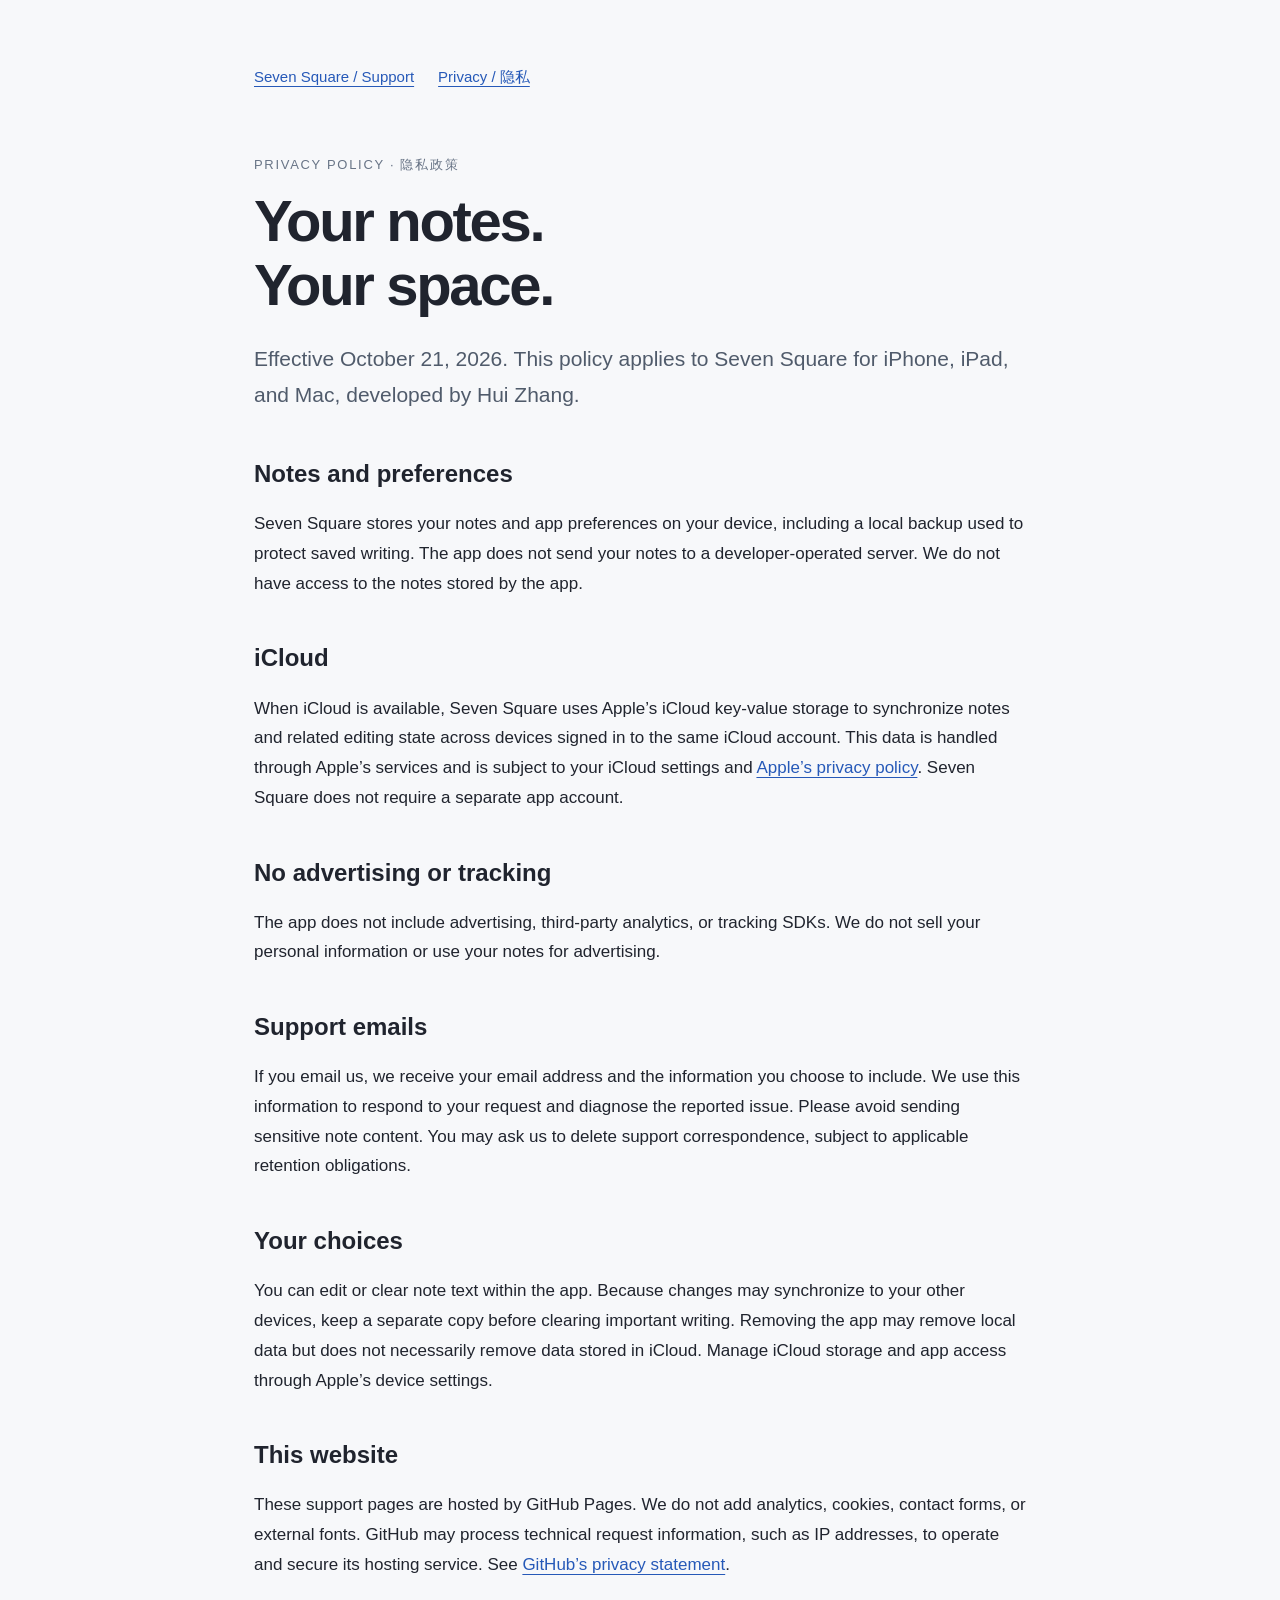
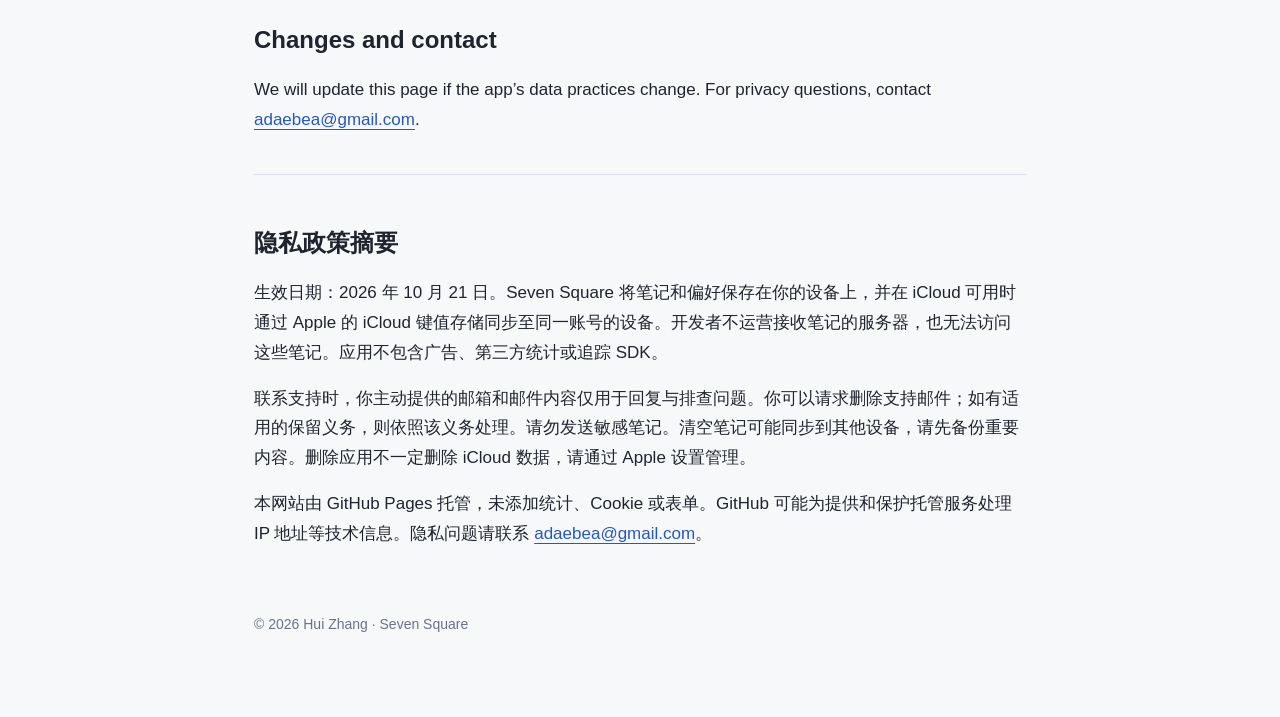
==== privacy.html @ 97c8c84b "Publish Seven Square support and privacy pages" ====
<!doctype html><html lang="en"><head><meta charset="utf-8"><meta name="viewport" content="width=device-width,initial-scale=1"><meta name="description" content="Support and privacy information for Seven Square, a simple notebook for iPhone, iPad, and Mac."><title>Seven Square — Privacy Policy</title><link rel="stylesheet" href="style.css"></head><body><main><nav aria-label="Main navigation"><a href="index.html">Seven Square / Support</a><a href="privacy.html">Privacy / 隐私</a></nav><div class="eyebrow">Privacy policy · 隐私政策</div><h1>Your notes.<br>Your space.</h1><p class="lead">Effective October 21, 2026. This policy applies to Seven Square for iPhone, iPad, and Mac, developed by Hui Zhang.</p><h2>Notes and preferences</h2><p>Seven Square stores your notes and app preferences on your device, including a local backup used to protect saved writing. The app does not send your notes to a developer-operated server. We do not have access to the notes stored by the app.</p><h2>iCloud</h2><p>When iCloud is available, Seven Square uses Apple’s iCloud key-value storage to synchronize notes and related editing state across devices signed in to the same iCloud account. This data is handled through Apple’s services and is subject to your iCloud settings and <a href="https://www.apple.com/legal/privacy/">Apple’s privacy policy</a>. Seven Square does not require a separate app account.</p><h2>No advertising or tracking</h2><p>The app does not include advertising, third-party analytics, or tracking SDKs. We do not sell your personal information or use your notes for advertising.</p><h2>Support emails</h2><p>If you email us, we receive your email address and the information you choose to include. We use this information to respond to your request and diagnose the reported issue. Please avoid sending sensitive note content. You may ask us to delete support correspondence, subject to applicable retention obligations.</p><h2>Your choices</h2><p>You can edit or clear note text within the app. Because changes may synchronize to your other devices, keep a separate copy before clearing important writing. Removing the app may remove local data but does not necessarily remove data stored in iCloud. Manage iCloud storage and app access through Apple’s device settings.</p><h2>This website</h2><p>These support pages are hosted by GitHub Pages. We do not add analytics, cookies, contact forms, or external fonts. GitHub may process technical request information, such as IP addresses, to operate and secure its hosting service. See <a href="https://docs.github.com/en/site-policy/privacy-policies/github-general-privacy-statement">GitHub’s privacy statement</a>.</p><h2>Changes and contact</h2><p>We will update this page if the app’s data practices change. For privacy questions, contact <a href="mailto:adaebea@gmail.com">adaebea@gmail.com</a>.</p><section lang="zh-CN"><h2>隐私政策摘要</h2><p>生效日期：2026 年 10 月 21 日。Seven Square 将笔记和偏好保存在你的设备上，并在 iCloud 可用时通过 Apple 的 iCloud 键值存储同步至同一账号的设备。开发者不运营接收笔记的服务器，也无法访问这些笔记。应用不包含广告、第三方统计或追踪 SDK。</p><p>联系支持时，你主动提供的邮箱和邮件内容仅用于回复与排查问题。你可以请求删除支持邮件；如有适用的保留义务，则依照该义务处理。请勿发送敏感笔记。清空笔记可能同步到其他设备，请先备份重要内容。删除应用不一定删除 iCloud 数据，请通过 Apple 设置管理。</p><p>本网站由 GitHub Pages 托管，未添加统计、Cookie 或表单。GitHub 可能为提供和保护托管服务处理 IP 地址等技术信息。隐私问题请联系 <a href="mailto:adaebea@gmail.com">adaebea@gmail.com</a>。</p></section><footer>© 2026 Hui Zhang · Seven Square</footer></main></body></html>
---- style.css ----
*{box-sizing:border-box}body{margin:0;background:#f7f8fa;color:#20242e;font:17px/1.75 -apple-system,BlinkMacSystemFont,"Segoe UI",sans-serif}main{max-width:820px;margin:auto;padding:64px 24px 80px}nav{display:flex;gap:24px;flex-wrap:wrap;margin-bottom:64px;font-size:15px}a{color:#2659b8;text-underline-offset:4px}h1{font-size:clamp(36px,7vw,58px);letter-spacing:-.04em;line-height:1.1;margin:12px 0 24px}h2{font-size:24px;line-height:1.3;margin-top:44px}p{margin:16px 0}.eyebrow{font-size:13px;letter-spacing:.13em;text-transform:uppercase;color:#687486}.lead{font-size:21px;color:#505b6b}section{border-top:1px solid #dce1e9;margin-top:40px;padding-top:8px}footer{margin-top:64px;font-size:14px;color:#687486}.slots{display:flex;gap:9px;margin:36px 0}.slots span{height:12px;width:12px;border-radius:3px;background:#5b82d6}.slots span:nth-child(even){background:#a4d8af}li{margin:10px 0}
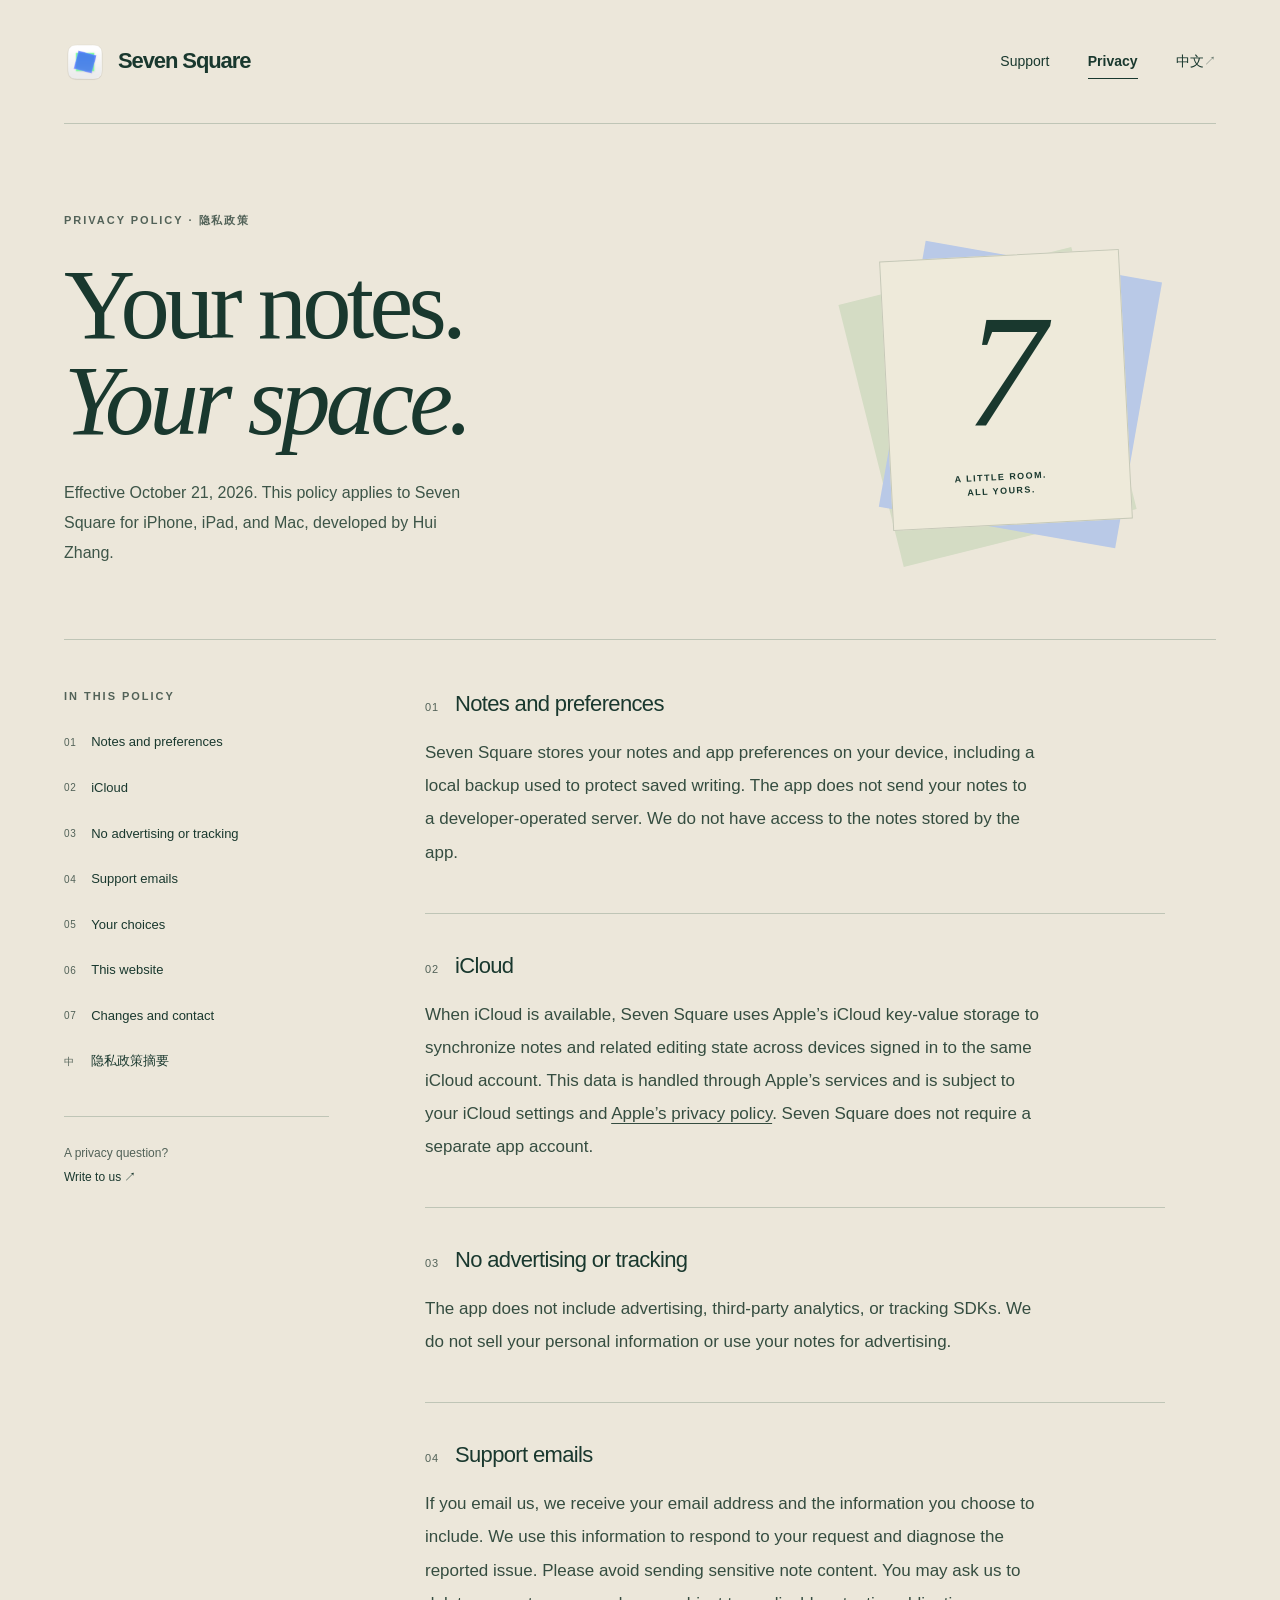
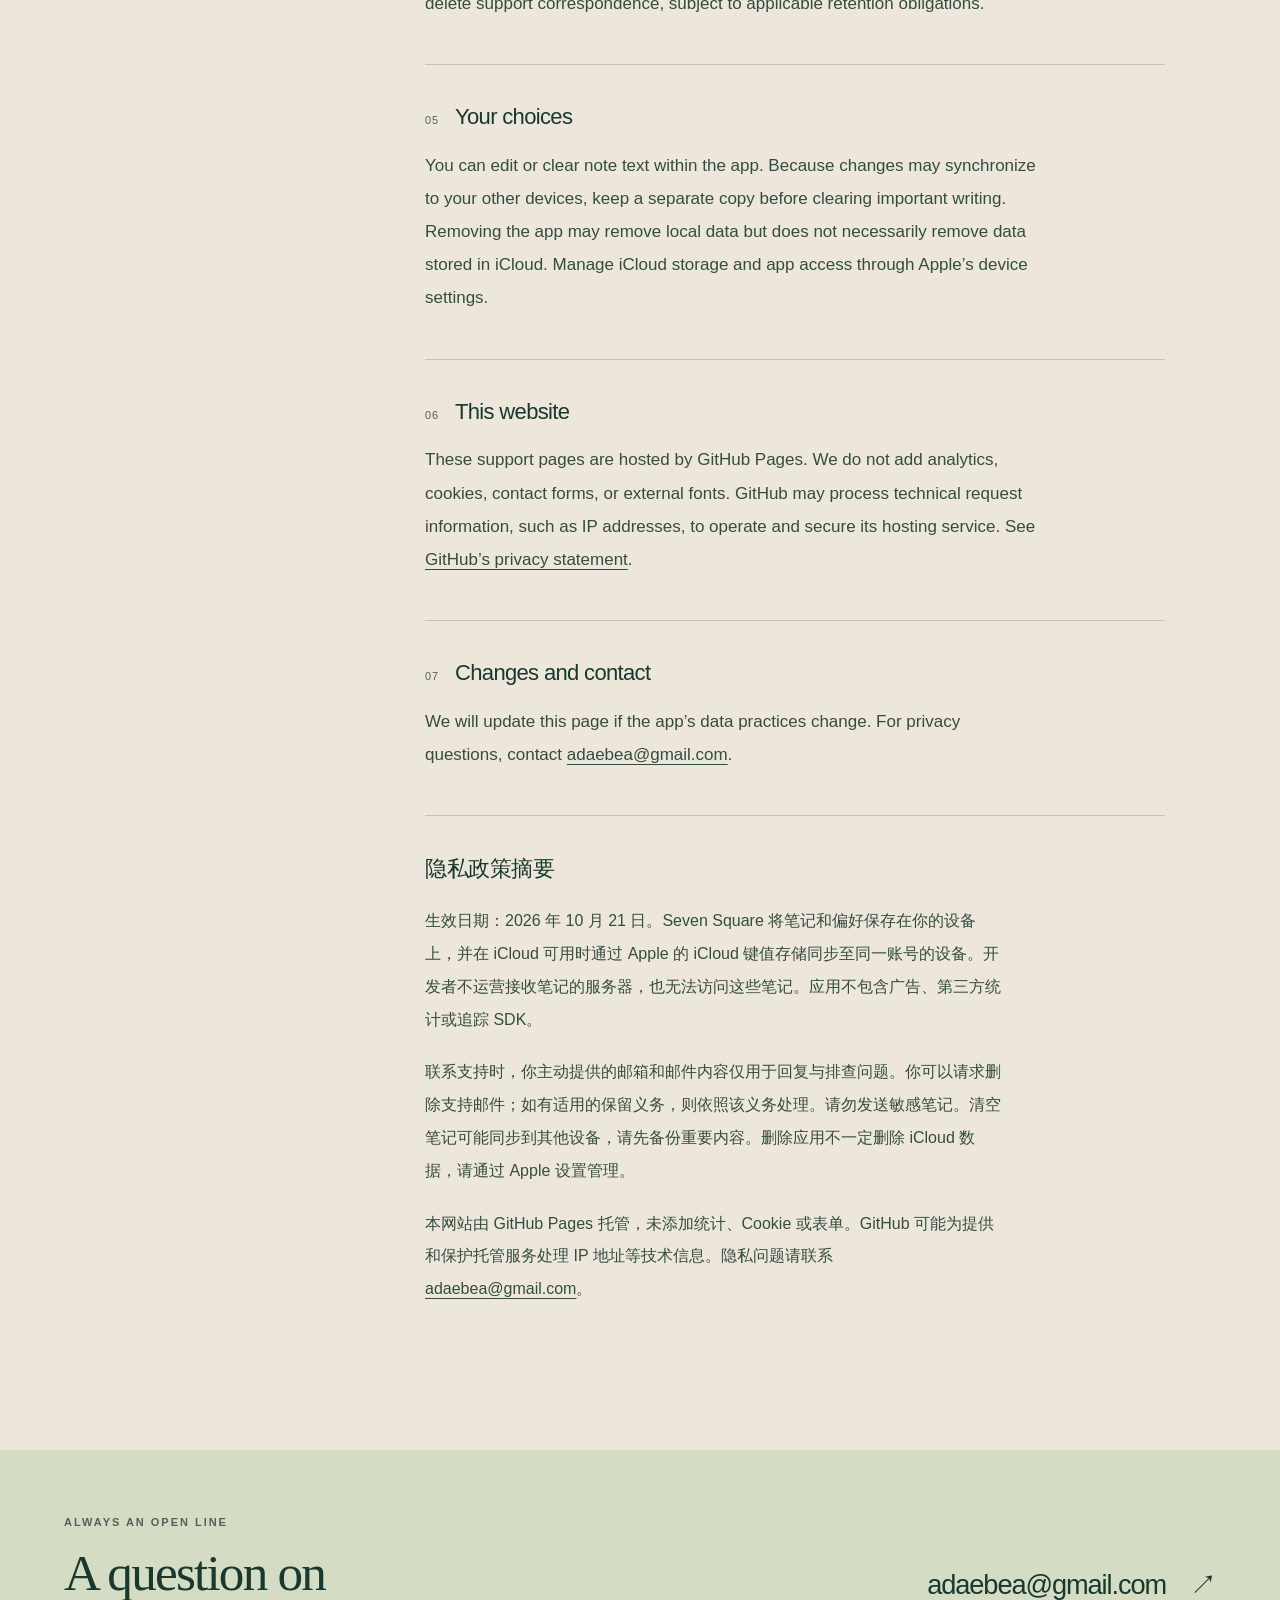
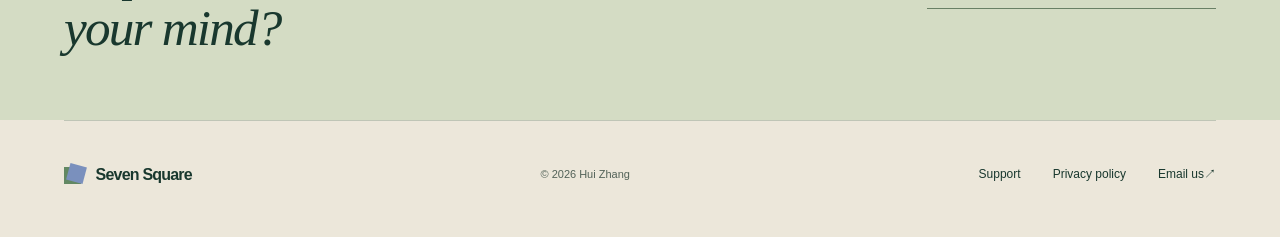
==== commit 7783c4c4: "Refine Seven Square support and privacy pages with the App Store visual identity" ====
--- a/privacy.html
+++ b/privacy.html
@@ -1 +1,6 @@
-<!doctype html><html lang="en"><head><meta charset="utf-8"><meta name="viewport" content="width=device-width,initial-scale=1"><meta name="description" content="Support and privacy information for Seven Square, a simple notebook for iPhone, iPad, and Mac."><title>Seven Square — Privacy Policy</title><link rel="stylesheet" href="style.css"></head><body><main><nav aria-label="Main navigation"><a href="index.html">Seven Square / Support</a><a href="privacy.html">Privacy / 隐私</a></nav><div class="eyebrow">Privacy policy · 隐私政策</div><h1>Your notes.<br>Your space.</h1><p class="lead">Effective October 21, 2026. This policy applies to Seven Square for iPhone, iPad, and Mac, developed by Hui Zhang.</p><h2>Notes and preferences</h2><p>Seven Square stores your notes and app preferences on your device, including a local backup used to protect saved writing. The app does not send your notes to a developer-operated server. We do not have access to the notes stored by the app.</p><h2>iCloud</h2><p>When iCloud is available, Seven Square uses Apple’s iCloud key-value storage to synchronize notes and related editing state across devices signed in to the same iCloud account. This data is handled through Apple’s services and is subject to your iCloud settings and <a href="https://www.apple.com/legal/privacy/">Apple’s privacy policy</a>. Seven Square does not require a separate app account.</p><h2>No advertising or tracking</h2><p>The app does not include advertising, third-party analytics, or tracking SDKs. We do not sell your personal information or use your notes for advertising.</p><h2>Support emails</h2><p>If you email us, we receive your email address and the information you choose to include. We use this information to respond to your request and diagnose the reported issue. Please avoid sending sensitive note content. You may ask us to delete support correspondence, subject to applicable retention obligations.</p><h2>Your choices</h2><p>You can edit or clear note text within the app. Because changes may synchronize to your other devices, keep a separate copy before clearing important writing. Removing the app may remove local data but does not necessarily remove data stored in iCloud. Manage iCloud storage and app access through Apple’s device settings.</p><h2>This website</h2><p>These support pages are hosted by GitHub Pages. We do not add analytics, cookies, contact forms, or external fonts. GitHub may process technical request information, such as IP addresses, to operate and secure its hosting service. See <a href="https://docs.github.com/en/site-policy/privacy-policies/github-general-privacy-statement">GitHub’s privacy statement</a>.</p><h2>Changes and contact</h2><p>We will update this page if the app’s data practices change. For privacy questions, contact <a href="mailto:adaebea@gmail.com">adaebea@gmail.com</a>.</p><section lang="zh-CN"><h2>隐私政策摘要</h2><p>生效日期：2026 年 10 月 21 日。Seven Square 将笔记和偏好保存在你的设备上，并在 iCloud 可用时通过 Apple 的 iCloud 键值存储同步至同一账号的设备。开发者不运营接收笔记的服务器，也无法访问这些笔记。应用不包含广告、第三方统计或追踪 SDK。</p><p>联系支持时，你主动提供的邮箱和邮件内容仅用于回复与排查问题。你可以请求删除支持邮件；如有适用的保留义务，则依照该义务处理。请勿发送敏感笔记。清空笔记可能同步到其他设备，请先备份重要内容。删除应用不一定删除 iCloud 数据，请通过 Apple 设置管理。</p><p>本网站由 GitHub Pages 托管，未添加统计、Cookie 或表单。GitHub 可能为提供和保护托管服务处理 IP 地址等技术信息。隐私问题请联系 <a href="mailto:adaebea@gmail.com">adaebea@gmail.com</a>。</p></section><footer>© 2026 Hui Zhang · Seven Square</footer></main></body></html>+<!doctype html>
+<html lang="en"><head><meta charset="utf-8"><meta name="viewport" content="width=device-width,initial-scale=1,viewport-fit=cover"><meta name="description" content="Your notes. Your space. Read how Seven Square handles device storage, iCloud, and support requests."><meta name="theme-color" content="#ece7da"><title>Seven Square — Privacy Policy</title><link rel="icon" href="[data-uri]"><link rel="stylesheet" href="style.css"></head><body><a class="skip-link" href="#main">Skip to content</a><header class="site-header wrap"><a class="brand" href="index.html" aria-label="Seven Square home"><img src="[data-uri]" width="42" height="42" alt=""><span>Seven Square</span></a><nav aria-label="Main navigation"><a href="index.html">Support</a><a href="privacy.html" aria-current="page">Privacy</a><a href="#zh-privacy" lang="zh-CN">中文<span class="nav-arrow" aria-hidden="true"> ↗</span></a></nav></header>
+<main id="main"><section class="policy-hero wrap" aria-labelledby="policy-title"><div><p class="eyebrow">PRIVACY POLICY · 隐私政策</p><h1 id="policy-title">Your notes.<br><em>Your space.</em></h1><p class="lead policy-lead">Effective October 21, 2026. This policy applies to Seven Square for iPhone, iPad, and Mac, developed by Hui Zhang.</p></div><div class="privacy-motif" aria-hidden="true"><span class="motif-layer motif-one"></span><span class="motif-layer motif-two"></span><span class="motif-layer motif-three"></span><div class="motif-letter">7<span>A LITTLE ROOM.<br>ALL YOURS.</span></div></div></section>
+<div class="policy-layout wrap"><aside class="policy-sidebar"><p class="eyebrow">IN THIS POLICY</p><nav aria-label="Privacy policy contents"><a href="#notes"><span>01</span>Notes and preferences</a><a href="#icloud"><span>02</span>iCloud</a><a href="#tracking"><span>03</span>No advertising or tracking</a><a href="#support-emails"><span>04</span>Support emails</a><a href="#your-choices"><span>05</span>Your choices</a><a href="#website"><span>06</span>This website</a><a href="#contact"><span>07</span>Changes and contact</a><a href="#zh-privacy" lang="zh-CN"><span>中</span>隐私政策摘要</a></nav><a class="sidebar-contact" href="mailto:adaebea@gmail.com">A privacy question?<br><strong>Write to us <span aria-hidden="true">↗</span></strong></a></aside><div class="policy-content"><section class="policy-section" id="notes" aria-labelledby="notes-title"><div class="policy-heading"><span class="section-number" aria-hidden="true">01</span><h2 id="notes-title">Notes and preferences</h2></div><p>Seven Square stores your notes and app preferences on your device, including a local backup used to protect saved writing. The app does not send your notes to a developer-operated server. We do not have access to the notes stored by the app.</p></section><section class="policy-section" id="icloud" aria-labelledby="icloud-title"><div class="policy-heading"><span class="section-number" aria-hidden="true">02</span><h2 id="icloud-title">iCloud</h2></div><p>When iCloud is available, Seven Square uses Apple’s iCloud key-value storage to synchronize notes and related editing state across devices signed in to the same iCloud account. This data is handled through Apple’s services and is subject to your iCloud settings and <a href="https://www.apple.com/legal/privacy/">Apple’s privacy policy</a>. Seven Square does not require a separate app account.</p></section><section class="policy-section" id="tracking" aria-labelledby="tracking-title"><div class="policy-heading"><span class="section-number" aria-hidden="true">03</span><h2 id="tracking-title">No advertising or tracking</h2></div><p>The app does not include advertising, third-party analytics, or tracking SDKs. We do not sell your personal information or use your notes for advertising.</p></section><section class="policy-section" id="support-emails" aria-labelledby="support-emails-title"><div class="policy-heading"><span class="section-number" aria-hidden="true">04</span><h2 id="support-emails-title">Support emails</h2></div><p>If you email us, we receive your email address and the information you choose to include. We use this information to respond to your request and diagnose the reported issue. Please avoid sending sensitive note content. You may ask us to delete support correspondence, subject to applicable retention obligations.</p></section><section class="policy-section" id="your-choices" aria-labelledby="your-choices-title"><div class="policy-heading"><span class="section-number" aria-hidden="true">05</span><h2 id="your-choices-title">Your choices</h2></div><p>You can edit or clear note text within the app. Because changes may synchronize to your other devices, keep a separate copy before clearing important writing. Removing the app may remove local data but does not necessarily remove data stored in iCloud. Manage iCloud storage and app access through Apple’s device settings.</p></section><section class="policy-section" id="website" aria-labelledby="website-title"><div class="policy-heading"><span class="section-number" aria-hidden="true">06</span><h2 id="website-title">This website</h2></div><p>These support pages are hosted by GitHub Pages. We do not add analytics, cookies, contact forms, or external fonts. GitHub may process technical request information, such as IP addresses, to operate and secure its hosting service. See <a href="https://docs.github.com/en/site-policy/privacy-policies/github-general-privacy-statement">GitHub’s privacy statement</a>.</p></section><section class="policy-section" id="contact" aria-labelledby="contact-title"><div class="policy-heading"><span class="section-number" aria-hidden="true">07</span><h2 id="contact-title">Changes and contact</h2></div><p>We will update this page if the app’s data practices change. For privacy questions, contact <a href="mailto:adaebea@gmail.com">adaebea@gmail.com</a>.</p></section><section class="policy-section chinese-policy" id="zh-privacy" lang="zh-CN"><h2>隐私政策摘要</h2><p>生效日期：2026 年 10 月 21 日。Seven Square 将笔记和偏好保存在你的设备上，并在 iCloud 可用时通过 Apple 的 iCloud 键值存储同步至同一账号的设备。开发者不运营接收笔记的服务器，也无法访问这些笔记。应用不包含广告、第三方统计或追踪 SDK。</p><p>联系支持时，你主动提供的邮箱和邮件内容仅用于回复与排查问题。你可以请求删除支持邮件；如有适用的保留义务，则依照该义务处理。请勿发送敏感笔记。清空笔记可能同步到其他设备，请先备份重要内容。删除应用不一定删除 iCloud 数据，请通过 Apple 设置管理。</p><p>本网站由 GitHub Pages 托管，未添加统计、Cookie 或表单。GitHub 可能为提供和保护托管服务处理 IP 地址等技术信息。隐私问题请联系 <a href="mailto:adaebea@gmail.com">adaebea@gmail.com</a>。</p></section></div></div>
+<section class="contact-band"><div class="wrap contact-band-inner"><div><p class="eyebrow">ALWAYS AN OPEN LINE</p><h2>A question on<br><em>your mind?</em></h2></div><a href="mailto:adaebea@gmail.com">adaebea@gmail.com <span aria-hidden="true">↗</span></a></div></section>
+</main><footer class="site-footer wrap"><a class="brand footer-brand" href="index.html"><span class="small-mark" aria-hidden="true"><i></i><i></i></span>Seven Square</a><p>© 2026 Hui Zhang</p><nav aria-label="Footer navigation"><a href="index.html">Support</a><a href="privacy.html">Privacy policy</a><a href="mailto:adaebea@gmail.com">Email us <span aria-hidden="true">↗</span></a></nav></footer></body></html>
--- a/style.css
+++ b/style.css
@@ -1 +1,9 @@
-*{box-sizing:border-box}body{margin:0;background:#f7f8fa;color:#20242e;font:17px/1.75 -apple-system,BlinkMacSystemFont,"Segoe UI",sans-serif}main{max-width:820px;margin:auto;padding:64px 24px 80px}nav{display:flex;gap:24px;flex-wrap:wrap;margin-bottom:64px;font-size:15px}a{color:#2659b8;text-underline-offset:4px}h1{font-size:clamp(36px,7vw,58px);letter-spacing:-.04em;line-height:1.1;margin:12px 0 24px}h2{font-size:24px;line-height:1.3;margin-top:44px}p{margin:16px 0}.eyebrow{font-size:13px;letter-spacing:.13em;text-transform:uppercase;color:#687486}.lead{font-size:21px;color:#505b6b}section{border-top:1px solid #dce1e9;margin-top:40px;padding-top:8px}footer{margin-top:64px;font-size:14px;color:#687486}.slots{display:flex;gap:9px;margin:36px 0}.slots span{height:12px;width:12px;border-radius:3px;background:#5b82d6}.slots span:nth-child(even){background:#a4d8af}li{margin:10px 0}+:root{--paper:#ece7da;--ink:#19382e;--muted:#526258;--line:#bfc5b6;--green:#234a3c;--sage:#d4dcc4;--blue:#b9c9e7;--apricot:#e9b59c;--sans:'Avenir Next',Avenir,'Segoe UI','PingFang SC','Microsoft YaHei',sans-serif;--serif:Baskerville,'Iowan Old Style','Palatino Linotype',Palatino,Georgia,serif;--gutter:clamp(1.25rem,5vw,5rem)}
+*{box-sizing:border-box}html{scroll-behavior:smooth;scroll-padding-top:2rem}body{margin:0;background:var(--paper);color:var(--ink);font:1rem/1.75 var(--sans);font-kerning:normal;-webkit-font-smoothing:antialiased}img{display:block;max-width:100%;height:auto}a{color:inherit;text-underline-offset:.25em;text-decoration-thickness:1px}a:hover{text-decoration-color:currentColor}a:focus-visible,summary:focus-visible{outline:2px solid currentColor;outline-offset:6px;border-radius:1px}::selection{color:var(--paper);background:var(--green)}.wrap{width:min(100% - var(--gutter)*2,1200px);margin-inline:auto}.skip-link{position:fixed;left:1rem;top:-6rem;padding:.75rem 1rem;background:var(--green);color:var(--paper);z-index:30}.skip-link:focus{top:1rem}.site-header{display:flex;align-items:center;justify-content:space-between;gap:1.5rem;min-height:112px;border-bottom:1px solid var(--line)}.brand{display:inline-flex;align-items:center;gap:.75rem;font-size:1.375rem;font-weight:600;letter-spacing:-.05em;text-decoration:none;white-space:nowrap}.brand img{width:42px;height:42px;border-radius:10px}.site-header nav{display:flex;gap:clamp(1rem,3vw,2.5rem);align-items:center}.site-header nav a{font-size:.875rem;text-decoration:none;min-height:44px;display:inline-flex;align-items:center;position:relative}.site-header nav a[aria-current]{font-weight:600}.site-header nav a[aria-current]:after{content:'';position:absolute;bottom:5px;left:0;right:0;border-bottom:1px solid currentColor}.nav-arrow{font-size:.75rem;opacity:.6}.eyebrow{font-size:.6875rem;font-weight:600;line-height:1.5;letter-spacing:.18em;text-transform:uppercase;margin:0 0 1.75rem;color:var(--muted)}h1,h2,h3,p{margin-top:0}h1,h2{font-family:var(--serif);font-weight:400}h1{font-size:clamp(3.65rem,7.7vw,7.25rem);line-height:.98;letter-spacing:-.048em;margin-bottom:1.8rem}h1 em,h2 em{font-weight:400}h2{font-size:clamp(2.5rem,4.5vw,4.2rem);line-height:1.07;letter-spacing:-.035em;margin-bottom:1.5rem}h3{font-size:1.375rem;font-weight:500;line-height:1.4;letter-spacing:-.03em;margin-bottom:1rem}.lead{font-size:1.125rem;line-height:1.85;max-width:36ch;margin-bottom:1.75rem;color:#3d5548}.text-link{display:inline-flex;align-items:center;gap:1.25rem;font-size:.875rem;font-weight:600;min-height:44px;text-decoration:none;border-bottom:1px solid currentColor;padding-bottom:.125rem}.text-link span{font-size:1.125rem;transition:transform .2s ease}.text-link:hover span{transform:translate(3px,-3px)}.home-hero{display:grid;grid-template-columns:1fr;gap:3rem;padding-top:4rem;padding-bottom:3rem;align-items:center}.platforms{font-size:.6875rem;letter-spacing:.07em;margin-top:1.5rem;color:var(--muted)}.notebook-stage{height:490px;position:relative;isolation:isolate;margin-inline:-.25rem}.paper-square{position:absolute;width:70%;aspect-ratio:1}.square-sage{background:var(--sage);left:1%;top:29%;transform:rotate(-10deg)}.square-blue{background:var(--blue);right:7%;top:3%;transform:rotate(14deg)}.app-specimen{position:absolute;top:18px;width:260px;left:50%;margin:0;transform:translateX(-46%) rotate(3deg)}.app-specimen img{width:100%;border-radius:10px;box-shadow:0 20px 38px -16px #19382e70,0 2px 6px #19382e20}.app-specimen figcaption{font-size:.625rem;letter-spacing:.025em;margin-top:1rem;text-align:center;transform:rotate(-3deg)}.specimen-label{position:absolute;left:0;top:16px;display:flex;flex-direction:column;font-size:.5625rem;line-height:1.8;font-weight:600;letter-spacing:.15em;z-index:2}.stage-index{position:absolute;bottom:9px;right:0;font-size:.625rem;letter-spacing:.18em}.statement{border-top:1px solid var(--line);border-bottom:1px solid var(--line);padding-block:2rem;display:flex;flex-wrap:wrap;gap:1.5rem;justify-content:space-between;align-items:center}.statement p{font-family:var(--serif);font-size:1.75rem;line-height:1.2;letter-spacing:-.02em;margin:0}.seven-spaces{display:flex;gap:clamp(.375rem,1vw,.8rem)}.seven-spaces span{width:clamp(2rem,4.6vw,3.5rem);height:clamp(2.5rem,5vw,3.5rem);border:1px solid #a5b29f;display:grid;place-items:center;font-size:.8125rem}.seven-spaces span:first-child{background:var(--green);color:var(--paper);border-color:var(--green)}.support-section{padding-block:4.5rem;display:grid;gap:2.5rem}.section-intro>p:not(.eyebrow){font-size:.875rem;color:var(--muted)}.section-links{display:flex;flex-direction:column;margin-top:2rem;width:220px}.section-links a{min-height:44px;text-decoration:none;display:flex;justify-content:space-between;align-items:center;font-size:.8125rem;border-bottom:1px solid var(--line)}.section-links a:hover{color:#527246}.support-row{display:grid;grid-template-columns:1.75rem 1fr;gap:.75rem;padding-block:2rem;border-top:1px solid var(--line);scroll-margin-top:2rem}.support-row:first-child{padding-top:1.75rem}.section-number{font-size:.6875rem;line-height:2;letter-spacing:.08em;font-variant-numeric:tabular-nums;color:var(--muted);padding-top:.2rem}.support-row p{font-size:1rem;line-height:1.85;margin-bottom:0;max-width:62ch;color:#3c5145}.support-row a{overflow-wrap:anywhere}.privacy-band{background:var(--green);color:var(--paper)}.privacy-band-inner{display:grid;gap:1rem;padding-block:3.5rem}.privacy-band .eyebrow{color:#b9cba7}.privacy-band h2{font-size:clamp(2.75rem,4.2vw,4rem);margin-bottom:1rem}.privacy-band p:not(.eyebrow){font-size:1rem;line-height:1.9;max-width:51ch;color:#e1e3cd}.privacy-band .text-link{margin-top:.25rem;color:#d2dda8}.chinese-support{display:grid;gap:1.5rem;padding-block:4rem}.chinese-support h2{font-family:'Songti SC','STSong',var(--serif);font-size:clamp(2.1rem,3.3vw,3.2rem);line-height:1.45;letter-spacing:-.04em}.chinese-support h2 em{font-style:normal}.zh-copy h2{font-family:var(--sans);font-size:1rem;line-height:1.5;font-weight:600;margin:.25rem 0 1.25rem;letter-spacing:0}.zh-copy p{line-height:2;font-size:.9375rem;color:#3c5145}.site-footer{border-top:1px solid var(--line);display:flex;flex-wrap:wrap;gap:1rem 1.5rem;justify-content:space-between;align-items:center;padding-block:2rem 2.5rem}.footer-brand{font-size:1rem;gap:.6rem}.site-footer p{font-size:.6875rem;color:var(--muted);margin:0}.site-footer nav{display:flex;gap:1.5rem;flex-wrap:wrap}.site-footer nav a{font-size:.75rem;min-height:44px;display:flex;align-items:center;text-decoration:none}.small-mark{width:22px;height:22px;position:relative;display:inline-block;isolation:isolate}.small-mark i{position:absolute;width:17px;height:17px;background:#628863;top:3px;left:0}.small-mark i:last-child{background:#7a90bd;transform:rotate(15deg);left:4px;top:1px}.policy-hero{padding-block:4rem 3.25rem;display:grid;grid-template-columns:1fr;gap:2rem;position:relative}.policy-lead{font-size:1rem;max-width:47ch;margin:0}.privacy-motif{display:none;position:relative;width:290px;height:290px;justify-self:end;margin-right:24px}.motif-layer{position:absolute;width:220px;height:240px;left:40px;top:22px}.motif-one{background:var(--sage);transform:rotate(-14deg) translate(-22px,12px)}.motif-two{background:var(--blue);transform:rotate(10deg) translate(15px,2px)}.motif-three{background:#eeeada;transform:rotate(-3deg);border:1px solid #c6c9b8}.motif-letter{position:absolute;inset:12px 0 0;display:flex;flex-direction:column;align-items:center;justify-content:center;font:italic 8.5rem/.9 var(--serif);letter-spacing:-.06em}.motif-letter span{font:600 .5625rem/1.6 var(--sans);letter-spacing:.16em;text-align:center;margin-top:1.4rem;transform:rotate(-3deg)}.policy-layout{display:grid;gap:3rem;border-top:1px solid var(--line);padding-top:2rem;padding-bottom:4rem}.policy-sidebar nav{display:grid;grid-template-columns:1fr 1fr;gap:.25rem 1.5rem}.policy-sidebar nav a{display:flex;gap:.6rem;font-size:.8125rem;line-height:1.6;align-items:center;min-height:44px;text-decoration:none}.policy-sidebar nav a:hover{text-decoration:underline}.policy-sidebar nav a>span{font-size:.625rem;color:var(--muted);min-width:1rem;letter-spacing:.06em}.policy-sidebar .eyebrow{margin-bottom:1rem}.sidebar-contact{display:none;font-size:.75rem;text-decoration:none;color:var(--muted);margin-top:2rem;padding-top:1.5rem;border-top:1px solid var(--line);line-height:2}.sidebar-contact strong{font-weight:500;color:var(--ink)}.policy-section{padding-block:1.75rem 2.25rem;border-bottom:1px solid var(--line);scroll-margin-top:2rem}.policy-section:first-child{padding-top:0}.policy-heading{display:flex;gap:1rem;align-items:baseline;margin-bottom:1rem}.policy-heading h2{font-family:var(--sans);font-size:1.375rem;line-height:1.45;font-weight:500;letter-spacing:-.03em;margin:0}.policy-heading .section-number{flex-shrink:0}.policy-section p{max-width:65ch;font-size:1.0625rem;line-height:1.95;margin-bottom:0;color:#354d40}.policy-section a{overflow-wrap:anywhere}.chinese-policy{padding-top:2.25rem;border-bottom:0}.chinese-policy h2{font-family:var(--sans);font-size:1.375rem;font-weight:500;line-height:1.5;letter-spacing:-.02em;margin-bottom:1.25rem}.chinese-policy p{font-size:1rem;line-height:2.05;margin-bottom:1.25rem}.contact-band{background:var(--sage)}.contact-band-inner{padding-block:3rem;display:flex;align-items:center;flex-wrap:wrap;justify-content:space-between;gap:2rem}.contact-band h2{font-size:clamp(2.8rem,4vw,4rem);margin:0}.contact-band .eyebrow{margin-bottom:1rem}.contact-band a{font-size:clamp(1.1rem,2.7vw,1.7rem);letter-spacing:-.04em;text-decoration:none;border-bottom:1px solid #698065;min-height:44px;display:flex;align-items:center;gap:1.5rem;overflow-wrap:anywhere}
+@media(min-width:640px){.home-hero{grid-template-columns:1.1fr 1fr;gap:2rem;padding-block:5.25rem 4.5rem}.notebook-stage{height:500px;margin:0}.app-specimen{width:270px;top:34px}.specimen-label{top:0}.stage-index{bottom:0}.support-section{grid-template-columns:.8fr 1.2fr;gap:3rem;padding-block:5.5rem}.privacy-band-inner{grid-template-columns:1fr 1fr;gap:3rem;padding-block:4rem;align-items:center}.chinese-support{grid-template-columns:1fr 1fr;gap:3rem;padding-block:4.5rem}.policy-hero{grid-template-columns:1fr .65fr;align-items:center;padding-block:5rem 4rem}.privacy-motif{display:block;width:240px;height:270px;margin:0}.motif-layer{left:18px;width:190px;height:220px}.policy-layout{grid-template-columns:220px 1fr;gap:3rem;padding-top:3rem;padding-bottom:5rem}.policy-sidebar{align-self:start;position:sticky;top:2rem}.policy-sidebar nav{display:flex;flex-direction:column;gap:.1rem}.policy-sidebar nav a{font-size:.75rem;gap:.7rem}.sidebar-contact{display:block}.policy-section{padding-block:2.25rem 2.75rem}.contact-band-inner{padding-block:4rem}}
+@media(min-width:1000px){.site-header{min-height:124px}.home-hero{padding-block:5.5rem 4.75rem;gap:4.5rem}.hero-copy{padding-bottom:1rem}.home-hero .lead{font-size:1.1875rem}.notebook-stage{height:555px}.app-specimen{width:310px;top:28px}.paper-square{width:74%;max-width:390px}.square-sage{top:28%;left:2%}.square-blue{right:0;top:4%}.specimen-label{left:2px;top:0}.stage-index{bottom:18px;right:0}.statement{padding-block:2.4rem}.support-section{grid-template-columns:1fr 1.4fr;gap:7rem;padding-block:6rem}.privacy-band-inner{grid-template-columns:1fr 1.4fr;gap:7rem;padding-block:4.75rem}.chinese-support{grid-template-columns:1fr 1.4fr;gap:7rem;padding-block:5rem}.policy-hero{grid-template-columns:1fr .8fr;padding-block:5.5rem 4.5rem}.privacy-motif{width:340px;height:330px;margin-right:45px}.motif-layer{width:240px;height:270px;left:55px;top:30px}.motif-letter{font-size:10rem;top:20px}.motif-letter span{margin-top:1.6rem}.policy-layout{grid-template-columns:265px 1fr;gap:6rem}.policy-sidebar nav a{font-size:.8125rem}.policy-content{max-width:740px}.site-footer nav{gap:2rem}}
+@media(max-width:380px){.brand{font-size:1.125rem;gap:.5rem}.brand img{width:34px;height:34px}.site-header{gap:.75rem}.site-header nav{gap:.8rem}.site-header nav a{font-size:.75rem}.nav-arrow{display:none}.notebook-stage{height:440px}.app-specimen{width:235px}.policy-sidebar nav{grid-template-columns:1fr}.seven-spaces{gap:.4rem}.seven-spaces span{width:2rem}.policy-heading h2{font-size:1.25rem}}
+@media(prefers-reduced-motion:reduce){html{scroll-behavior:auto}*,*:before,*:after{transition:none!important;animation:none!important}}
+@media print{body{background:#fff;color:#222;font-size:11pt}.site-header nav,.policy-sidebar,.privacy-motif,.contact-band,.site-footer nav,.skip-link{display:none}.wrap{width:100%;max-width:45rem}.site-header{min-height:auto;padding-bottom:1rem}.brand img{width:26px;height:26px}.policy-hero{padding-block:2rem}.policy-hero h1{font-size:36pt}.policy-layout{display:block;border:0;padding:0}.policy-section{break-inside:avoid;padding-block:1rem}.policy-section p{font-size:11pt;line-height:1.6;color:#222}.policy-heading h2{font-size:15pt}.site-footer{margin-top:2rem}.policy-section a:after{content:' (' attr(href) ')';font-size:9pt}.policy-section a[href^='mailto:']:after{content:''}}
+@media(max-width:639px){.site-header{gap:1rem;min-height:92px}.site-header .brand{font-size:1.125rem;gap:.5rem}.site-header .brand img{width:36px;height:36px}.site-header nav{gap:1rem}.site-header nav a{font-size:.8125rem;white-space:nowrap}.nav-arrow{display:none}}
+@media(max-width:380px){.site-header{gap:.75rem}.site-header .brand img{width:32px;height:32px}.site-header .brand{font-size:1rem}.site-header nav{gap:.75rem}.site-header nav a{font-size:.75rem}}
